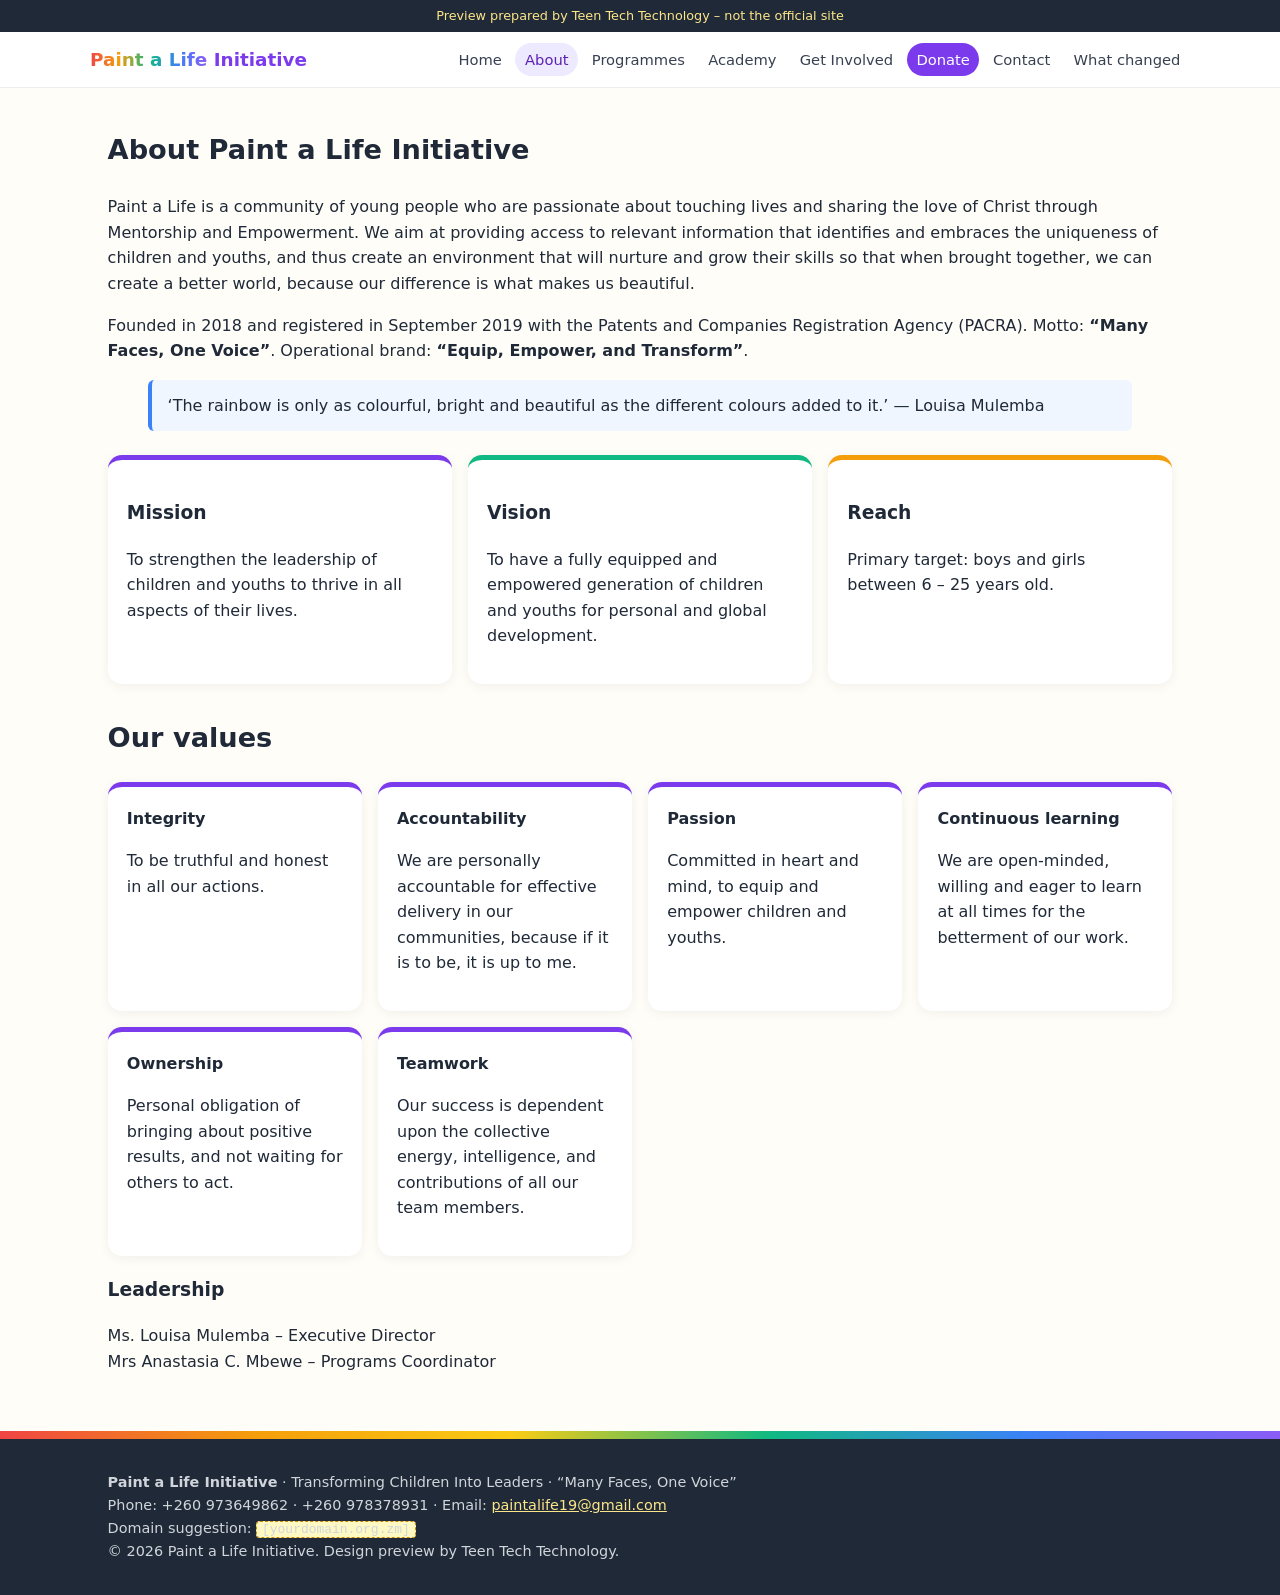
==== about.html @ b6926560 "Paint a Life preview" ====
<!doctype html><html lang="en"><head><meta charset="utf-8"><meta name="viewport" content="width=device-width,initial-scale=1"><title>About | Paint a Life Initiative (Preview)</title><meta name="robots" content="noindex"><link rel="stylesheet" href="style.css"></head><body>
<div class="banner">Preview prepared by Teen Tech Technology &ndash; not the official site</div>
<header><div class="wrap top"><a class="logo" href="index.html"><span>Paint a Life</span> Initiative</a><nav><a href="index.html" class="">Home</a><a href="about.html" class="on ">About</a><a href="programmes.html" class="">Programmes</a><a href="academy.html" class="">Academy</a><a href="get-involved.html" class="">Get Involved</a><a href="donate.html" class="don">Donate</a><a href="contact.html" class="">Contact</a><a href="what-changed.html" class="">What changed</a></nav></div></header>
<main><section><div class="wrap"><h2>About Paint a Life Initiative</h2><p>Paint a Life is a community of young people who are passionate about touching lives and sharing the love of Christ through Mentorship and Empowerment. We aim at providing access to relevant information that identifies and embraces the uniqueness of children and youths, and thus create an environment that will nurture and grow their skills so that when brought together, we can create a better world, because our difference is what makes us beautiful.</p><p>Founded in 2018 and registered in September 2019 with the Patents and Companies Registration Agency (PACRA). Motto: <b>&ldquo;Many Faces, One Voice&rdquo;</b>. Operational brand: <b>&ldquo;Equip, Empower, and Transform&rdquo;</b>.</p>
<blockquote class="note">&lsquo;The rainbow is only as colourful, bright and beautiful as the different colours added to it.&rsquo; &mdash; Louisa Mulemba</blockquote>
<div class="grid" style="margin-top:1.5rem"><div class="card"><h3>Mission</h3><p>To strengthen the leadership of children and youths to thrive in all aspects of their lives.</p></div><div class="card" style="--c:#10b981"><h3>Vision</h3><p>To have a fully equipped and empowered generation of children and youths for personal and global development.</p></div><div class="card" style="--c:#f59e0b"><h3>Reach</h3><p>Primary target: boys and girls between 6 &ndash; 25 years old.</p></div></div>
<h2 style="margin-top:2rem">Our values</h2><div class="grid">
<div class="card"><b>Integrity</b><p>To be truthful and honest in all our actions.</p></div><div class="card"><b>Accountability</b><p>We are personally accountable for effective delivery in our communities, because if it is to be, it is up to me.</p></div><div class="card"><b>Passion</b><p>Committed in heart and mind, to equip and empower children and youths.</p></div><div class="card"><b>Continuous learning</b><p>We are open-minded, willing and eager to learn at all times for the betterment of our work.</p></div><div class="card"><b>Ownership</b><p>Personal obligation of bringing about positive results, and not waiting for others to act.</p></div><div class="card"><b>Teamwork</b><p>Our success is dependent upon the collective energy, intelligence, and contributions of all our team members.</p></div></div>
<h3>Leadership</h3><p>Ms. Louisa Mulemba &ndash; Executive Director<br>Mrs Anastasia C. Mbewe &ndash; Programs Coordinator</p></div></section></main><div class="rainbow"></div>
<footer><div class="wrap"><b>Paint a Life Initiative</b> &middot; Transforming Children Into Leaders &middot; &ldquo;Many Faces, One Voice&rdquo;<br>Phone: +260 973649862 &middot; +260 978378931 &middot; Email: <a href="mailto:paintalife19@gmail.com">paintalife19@gmail.com</a><br>Domain suggestion: <span class="ph">[yourdomain.org.zm]</span><br>&copy; <span id="y">2026</span> Paint a Life Initiative. Design preview by Teen Tech Technology.</div></footer><script>document.getElementById("y").textContent=new Date().getFullYear()</script></body></html>
---- style.css ----
*{box-sizing:border-box}html,body{margin:0;overflow-x:hidden}body{font-family:system-ui,-apple-system,Segoe UI,Roboto,sans-serif;color:#1f2937;line-height:1.6;background:#fffdf8}
.banner{background:#1f2937;color:#fde68a;font-size:.8rem;text-align:center;padding:.35rem 1rem}
header{position:sticky;top:0;background:#fff;border-bottom:1px solid #eee;z-index:9}.wrap{max-width:1100px;margin:0 auto;padding:0 1.1rem}
.top{display:flex;align-items:center;justify-content:space-between;flex-wrap:wrap;gap:.5rem;padding:.7rem 0}.logo{font-weight:800;font-size:1.15rem;color:#7c3aed;text-decoration:none}
.logo span{background:linear-gradient(90deg,#ef4444,#f59e0b,#10b981,#3b82f6,#8b5cf6);-webkit-background-clip:text;color:transparent}
nav{display:flex;flex-wrap:wrap;gap:.25rem}nav a{text-decoration:none;color:#374151;padding:.3rem .6rem;border-radius:999px;font-size:.92rem}nav a.on,nav a:hover{background:#ede9fe;color:#5b21b6}
nav a.don{background:#7c3aed;color:#fff}
.hero{background:linear-gradient(135deg,#fef3c7,#fce7f3 40%,#dbeafe);padding:3.5rem 0;position:relative;overflow:hidden}.hero h1{font-size:clamp(2rem,6vw,3.4rem);line-height:1.1;margin:.2rem 0}
.rainbow{height:8px;background:linear-gradient(90deg,#ef4444,#f59e0b,#facc15,#10b981,#3b82f6,#8b5cf6)}
.btn{display:inline-block;background:#7c3aed;color:#fff;padding:.7rem 1.2rem;border-radius:10px;text-decoration:none;font-weight:600;margin:.3rem .3rem 0 0;border:0;font-size:1rem;cursor:pointer}.btn.alt{background:#fff;color:#7c3aed;border:2px solid #7c3aed}
section{padding:2.5rem 0}.grid{display:grid;gap:1rem;grid-template-columns:repeat(auto-fit,minmax(240px,1fr))}
.card{background:#fff;border-radius:14px;padding:1.2rem;box-shadow:0 2px 12px rgba(0,0,0,.06);border-top:5px solid var(--c,#7c3aed)}
.ph{background:#fef9c3;border:1px dashed #ca8a04;padding:0 .3rem;border-radius:4px;font-family:monospace;font-size:.9em;word-break:break-word}
.note{background:#eff6ff;border-left:4px solid #3b82f6;padding:.8rem 1rem;border-radius:6px}
form label{display:block;font-weight:600;margin-top:.8rem}input,select,textarea{width:100%;padding:.6rem;border:1px solid #d1d5db;border-radius:8px;font:inherit}
table{width:100%;border-collapse:collapse}td,th{border:1px solid #e5e7eb;padding:.5rem;text-align:left;vertical-align:top}
.tablewrap{overflow-x:auto}footer{background:#1f2937;color:#d1d5db;padding:2rem 0;font-size:.9rem}footer a{color:#fde68a}
.dots{position:absolute;right:-40px;top:-40px;width:220px;height:220px;border-radius:50%;background:radial-gradient(circle,#f59e0b55,transparent 70%)}
h2{font-size:1.7rem;margin-top:0}
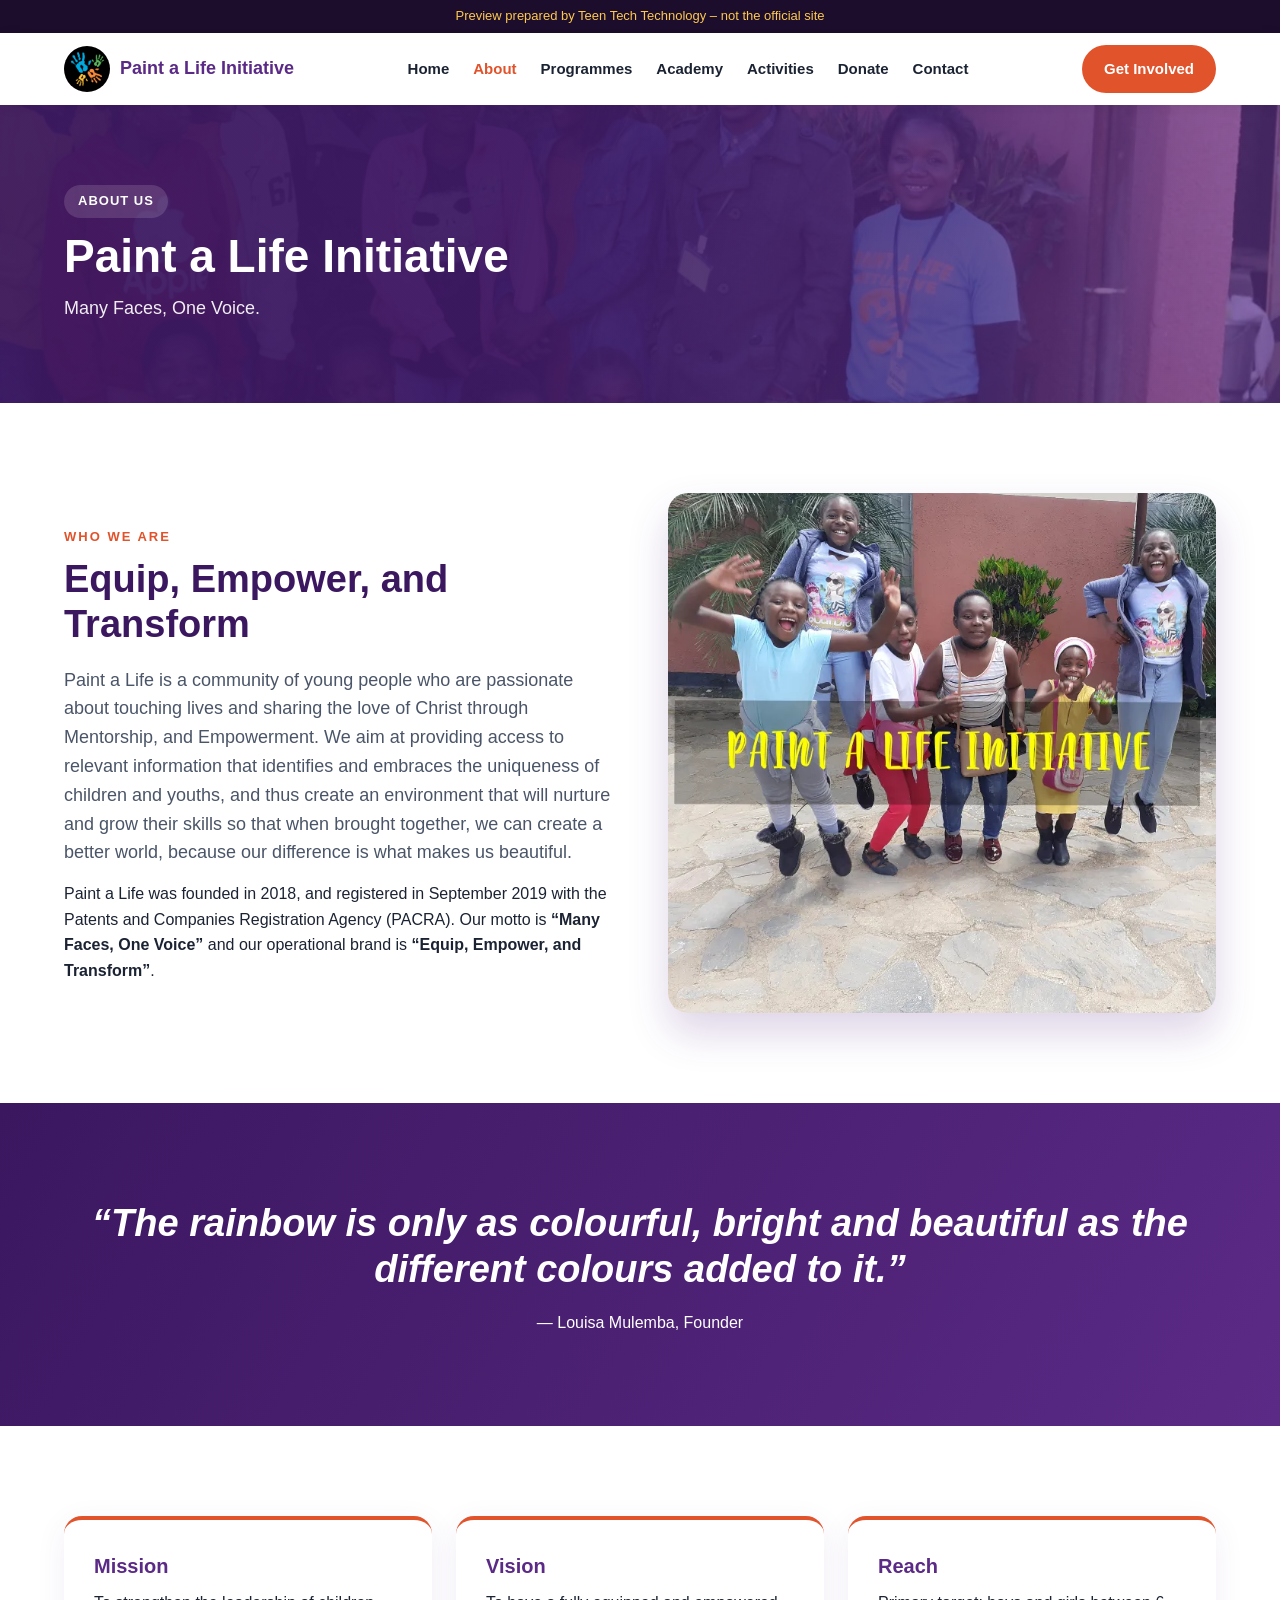
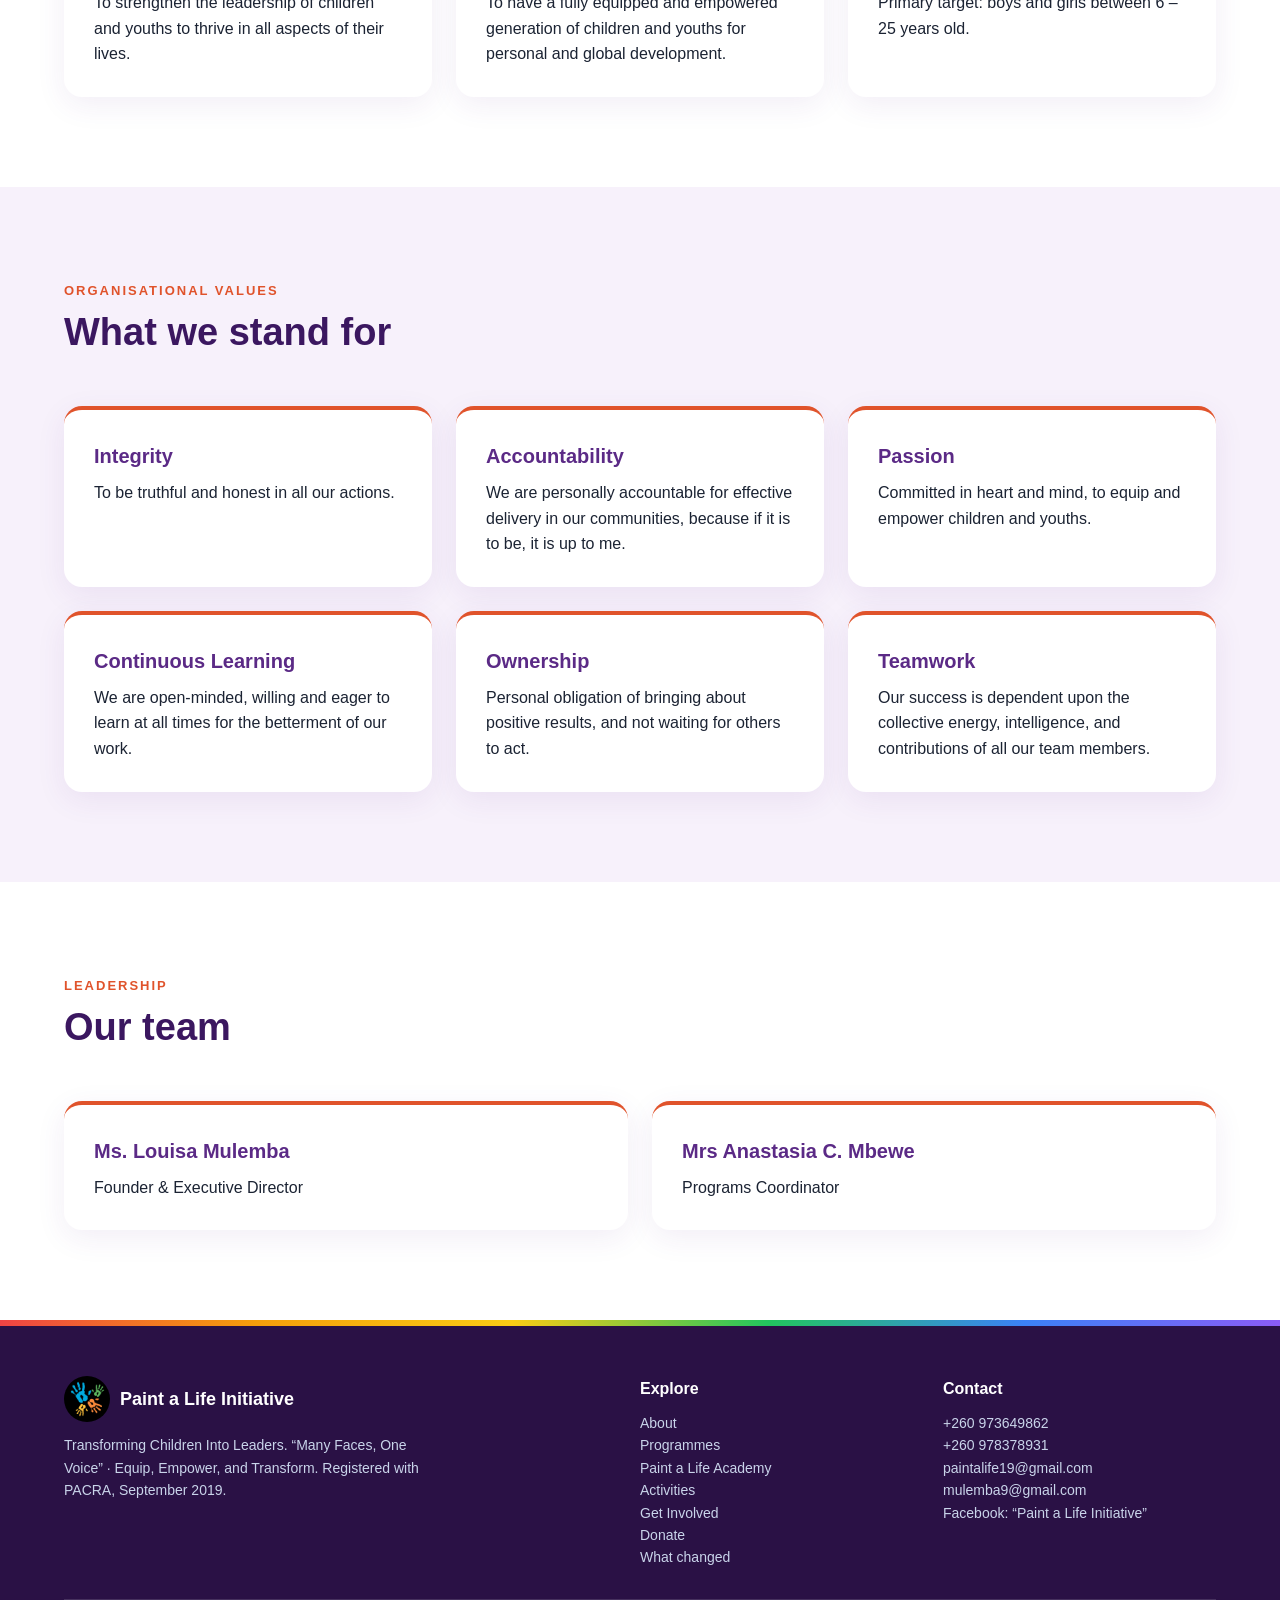
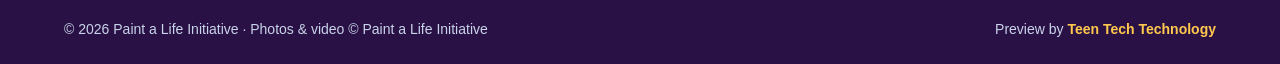
==== commit 9e1374f4: "Rebuild preview in CYA style with Paint a Life's own photos" ====
--- a/about.html
+++ b/about.html
@@ -1,10 +1,34 @@
-<!doctype html><html lang="en"><head><meta charset="utf-8"><meta name="viewport" content="width=device-width,initial-scale=1"><title>About | Paint a Life Initiative (Preview)</title><meta name="robots" content="noindex"><link rel="stylesheet" href="style.css"></head><body>
-<div class="banner">Preview prepared by Teen Tech Technology &ndash; not the official site</div>
-<header><div class="wrap top"><a class="logo" href="index.html"><span>Paint a Life</span> Initiative</a><nav><a href="index.html" class="">Home</a><a href="about.html" class="on ">About</a><a href="programmes.html" class="">Programmes</a><a href="academy.html" class="">Academy</a><a href="get-involved.html" class="">Get Involved</a><a href="donate.html" class="don">Donate</a><a href="contact.html" class="">Contact</a><a href="what-changed.html" class="">What changed</a></nav></div></header>
-<main><section><div class="wrap"><h2>About Paint a Life Initiative</h2><p>Paint a Life is a community of young people who are passionate about touching lives and sharing the love of Christ through Mentorship and Empowerment. We aim at providing access to relevant information that identifies and embraces the uniqueness of children and youths, and thus create an environment that will nurture and grow their skills so that when brought together, we can create a better world, because our difference is what makes us beautiful.</p><p>Founded in 2018 and registered in September 2019 with the Patents and Companies Registration Agency (PACRA). Motto: <b>&ldquo;Many Faces, One Voice&rdquo;</b>. Operational brand: <b>&ldquo;Equip, Empower, and Transform&rdquo;</b>.</p>
-<blockquote class="note">&lsquo;The rainbow is only as colourful, bright and beautiful as the different colours added to it.&rsquo; &mdash; Louisa Mulemba</blockquote>
-<div class="grid" style="margin-top:1.5rem"><div class="card"><h3>Mission</h3><p>To strengthen the leadership of children and youths to thrive in all aspects of their lives.</p></div><div class="card" style="--c:#10b981"><h3>Vision</h3><p>To have a fully equipped and empowered generation of children and youths for personal and global development.</p></div><div class="card" style="--c:#f59e0b"><h3>Reach</h3><p>Primary target: boys and girls between 6 &ndash; 25 years old.</p></div></div>
-<h2 style="margin-top:2rem">Our values</h2><div class="grid">
-<div class="card"><b>Integrity</b><p>To be truthful and honest in all our actions.</p></div><div class="card"><b>Accountability</b><p>We are personally accountable for effective delivery in our communities, because if it is to be, it is up to me.</p></div><div class="card"><b>Passion</b><p>Committed in heart and mind, to equip and empower children and youths.</p></div><div class="card"><b>Continuous learning</b><p>We are open-minded, willing and eager to learn at all times for the betterment of our work.</p></div><div class="card"><b>Ownership</b><p>Personal obligation of bringing about positive results, and not waiting for others to act.</p></div><div class="card"><b>Teamwork</b><p>Our success is dependent upon the collective energy, intelligence, and contributions of all our team members.</p></div></div>
-<h3>Leadership</h3><p>Ms. Louisa Mulemba &ndash; Executive Director<br>Mrs Anastasia C. Mbewe &ndash; Programs Coordinator</p></div></section></main><div class="rainbow"></div>
-<footer><div class="wrap"><b>Paint a Life Initiative</b> &middot; Transforming Children Into Leaders &middot; &ldquo;Many Faces, One Voice&rdquo;<br>Phone: +260 973649862 &middot; +260 978378931 &middot; Email: <a href="mailto:paintalife19@gmail.com">paintalife19@gmail.com</a><br>Domain suggestion: <span class="ph">[yourdomain.org.zm]</span><br>&copy; <span id="y">2026</span> Paint a Life Initiative. Design preview by Teen Tech Technology.</div></footer><script>document.getElementById("y").textContent=new Date().getFullYear()</script></body></html>+<!doctype html>
+<html lang="en"><head><meta charset="utf-8"><meta name="viewport" content="width=device-width,initial-scale=1">
+<title>About | Paint a Life Initiative (Preview)</title><meta name="description" content="Paint a Life Initiative – Transforming Children Into Leaders. Lusaka, Zambia."><meta name="robots" content="noindex,nofollow">
+<meta name="theme-color" content="#5b2a86"><link rel="icon" type="image/png" href="img/logo.png"><link rel="stylesheet" href="style.css"></head><body>
+<div class="pbar">Preview prepared by Teen Tech Technology &ndash; not the official site</div>
+<nav><div class="w"><a class="brand" href="index.html"><img src="img/logo.png" alt="Paint a Life logo">Paint a Life Initiative</a>
+<ul><li><a href="index.html" class="">Home</a></li>
+<li><a href="about.html" class="on">About</a></li>
+<li><a href="programmes.html" class="">Programmes</a></li>
+<li><a href="academy.html" class="">Academy</a></li>
+<li><a href="activities.html" class="">Activities</a></li>
+<li><a href="donate.html" class="">Donate</a></li>
+<li><a href="contact.html" class="">Contact</a></li></ul><a class="btn bc" href="get-involved.html" style="padding:10px 20px">Get Involved</a><button class="menu" aria-label="Menu" aria-expanded="false">&#9776;</button></div></nav>
+<main><header class="ph" style="--img:url(img/sem2.webp)"><div class="w"><span class="tag">About Us</span><h1>Paint a Life Initiative</h1><p>Many Faces, One Voice.</p></div></header>
+<section><div class="w two"><div><span class="k">Who we are</span><h2>Equip, Empower, and Transform</h2>
+<p class="lead">Paint a Life is a community of young people who are passionate about touching lives and sharing the love of Christ through Mentorship, and Empowerment. We aim at providing access to relevant information that identifies and embraces the uniqueness of children and youths, and thus create an environment that will nurture and grow their skills so that when brought together, we can create a better world, because our difference is what makes us beautiful.</p>
+<p style="margin-top:14px">Paint a Life was founded in 2018, and registered in September 2019 with the Patents and Companies Registration Agency (PACRA). Our motto is <b>&ldquo;Many Faces, One Voice&rdquo;</b> and our operational brand is <b>&ldquo;Equip, Empower, and Transform&rdquo;</b>.</p></div>
+<img src="img/hero.webp" alt="Children with Paint a Life Initiative" style="max-height:520px;object-fit:cover;width:100%"></div></section>
+<section class="up"><div class="w cta"><h2 style="font-style:italic">&ldquo;The rainbow is only as colourful, bright and beautiful as the different colours added to it.&rdquo;</h2><p>&mdash; Louisa Mulemba, Founder</p></div></section>
+<section><div class="w"><div class="mvv" style="margin-top:0"><div class="card"><h3>Mission</h3><p>To strengthen the leadership of children and youths to thrive in all aspects of their lives.</p></div>
+<div class="card"><h3>Vision</h3><p>To have a fully equipped and empowered generation of children and youths for personal and global development.</p></div>
+<div class="card"><h3>Reach</h3><p>Primary target: boys and girls between 6 &ndash; 25 years old.</p></div></div></div></section>
+<section class="alt"><div class="w"><span class="k">Organisational Values</span><h2>What we stand for</h2><div class="mvv">
+<div class="card"><h3>Integrity</h3><p>To be truthful and honest in all our actions.</p></div><div class="card"><h3>Accountability</h3><p>We are personally accountable for effective delivery in our communities, because if it is to be, it is up to me.</p></div>
+<div class="card"><h3>Passion</h3><p>Committed in heart and mind, to equip and empower children and youths.</p></div><div class="card"><h3>Continuous Learning</h3><p>We are open-minded, willing and eager to learn at all times for the betterment of our work.</p></div>
+<div class="card"><h3>Ownership</h3><p>Personal obligation of bringing about positive results, and not waiting for others to act.</p></div><div class="card"><h3>Teamwork</h3><p>Our success is dependent upon the collective energy, intelligence, and contributions of all our team members.</p></div></div></div></section>
+<section><div class="w"><span class="k">Leadership</span><h2>Our team</h2><div class="mvv" style="grid-template-columns:1fr 1fr">
+<div class="card"><h3>Ms. Louisa Mulemba</h3><p>Founder &amp; Executive Director</p></div><div class="card"><h3>Mrs Anastasia C. Mbewe</h3><p>Programs Coordinator</p></div></div></div></section></main><div class="rb"></div>
+<footer><div class="w"><div class="fg"><div><a class="brand" href="index.html" style="color:#fff"><img src="img/logo.png" alt="">Paint a Life Initiative</a>
+<p style="margin-top:12px;font-size:14px;max-width:380px">Transforming Children Into Leaders. &ldquo;Many Faces, One Voice&rdquo; &middot; Equip, Empower, and Transform. Registered with PACRA, September 2019.</p></div>
+<div><h4>Explore</h4><a href="about.html">About</a><a href="programmes.html">Programmes</a><a href="academy.html">Paint a Life Academy</a><a href="activities.html">Activities</a><a href="get-involved.html">Get Involved</a><a href="donate.html">Donate</a><a href="what-changed.html">What changed</a></div>
+<div><h4>Contact</h4><a href="tel:+260973649862">+260 973649862</a><a href="tel:+260978378931">+260 978378931</a><a href="mailto:paintalife19@gmail.com">paintalife19@gmail.com</a><a href="mailto:mulemba9@gmail.com">mulemba9@gmail.com</a><a>Facebook: &ldquo;Paint a Life Initiative&rdquo;</a></div></div>
+<div class="cr"><span>&copy; <span id="yr">2026</span> Paint a Life Initiative &middot; Photos &amp; video &copy; Paint a Life Initiative</span><span>Preview by <strong>Teen Tech Technology</strong></span></div></div></footer>
+<script src="site.js"></script></body></html>
--- a/style.css
+++ b/style.css
@@ -1,19 +1,887 @@
-*{box-sizing:border-box}html,body{margin:0;overflow-x:hidden}body{font-family:system-ui,-apple-system,Segoe UI,Roboto,sans-serif;color:#1f2937;line-height:1.6;background:#fffdf8}
-.banner{background:#1f2937;color:#fde68a;font-size:.8rem;text-align:center;padding:.35rem 1rem}
-header{position:sticky;top:0;background:#fff;border-bottom:1px solid #eee;z-index:9}.wrap{max-width:1100px;margin:0 auto;padding:0 1.1rem}
-.top{display:flex;align-items:center;justify-content:space-between;flex-wrap:wrap;gap:.5rem;padding:.7rem 0}.logo{font-weight:800;font-size:1.15rem;color:#7c3aed;text-decoration:none}
-.logo span{background:linear-gradient(90deg,#ef4444,#f59e0b,#10b981,#3b82f6,#8b5cf6);-webkit-background-clip:text;color:transparent}
-nav{display:flex;flex-wrap:wrap;gap:.25rem}nav a{text-decoration:none;color:#374151;padding:.3rem .6rem;border-radius:999px;font-size:.92rem}nav a.on,nav a:hover{background:#ede9fe;color:#5b21b6}
-nav a.don{background:#7c3aed;color:#fff}
-.hero{background:linear-gradient(135deg,#fef3c7,#fce7f3 40%,#dbeafe);padding:3.5rem 0;position:relative;overflow:hidden}.hero h1{font-size:clamp(2rem,6vw,3.4rem);line-height:1.1;margin:.2rem 0}
-.rainbow{height:8px;background:linear-gradient(90deg,#ef4444,#f59e0b,#facc15,#10b981,#3b82f6,#8b5cf6)}
-.btn{display:inline-block;background:#7c3aed;color:#fff;padding:.7rem 1.2rem;border-radius:10px;text-decoration:none;font-weight:600;margin:.3rem .3rem 0 0;border:0;font-size:1rem;cursor:pointer}.btn.alt{background:#fff;color:#7c3aed;border:2px solid #7c3aed}
-section{padding:2.5rem 0}.grid{display:grid;gap:1rem;grid-template-columns:repeat(auto-fit,minmax(240px,1fr))}
-.card{background:#fff;border-radius:14px;padding:1.2rem;box-shadow:0 2px 12px rgba(0,0,0,.06);border-top:5px solid var(--c,#7c3aed)}
-.ph{background:#fef9c3;border:1px dashed #ca8a04;padding:0 .3rem;border-radius:4px;font-family:monospace;font-size:.9em;word-break:break-word}
-.note{background:#eff6ff;border-left:4px solid #3b82f6;padding:.8rem 1rem;border-radius:6px}
-form label{display:block;font-weight:600;margin-top:.8rem}input,select,textarea{width:100%;padding:.6rem;border:1px solid #d1d5db;border-radius:8px;font:inherit}
-table{width:100%;border-collapse:collapse}td,th{border:1px solid #e5e7eb;padding:.5rem;text-align:left;vertical-align:top}
-.tablewrap{overflow-x:auto}footer{background:#1f2937;color:#d1d5db;padding:2rem 0;font-size:.9rem}footer a{color:#fde68a}
-.dots{position:absolute;right:-40px;top:-40px;width:220px;height:220px;border-radius:50%;background:radial-gradient(circle,#f59e0b55,transparent 70%)}
-h2{font-size:1.7rem;margin-top:0}+/* =========================================================
+   Paint a Life Initiative (preview) - website styles
+   ---------------------------------------------------------
+   One file styles every page. Sections below:
+     1. Colours & base
+     2. Navigation (top menu bar)
+     3. Buttons
+     4. Hero (home page banner)
+     5. Page header (banner on the other pages)
+     6. Sections, headings & text
+     7. Cards (mission / vision / values)
+     8. Thematic focus areas
+     9. Stats, impact & photo gallery
+    10. Partners
+    11. Upcoming events
+    12. Contact & forms
+    13. Footer
+    14. Photo viewer (lightbox)
+    15. Responsive / mobile (screens 900px wide or less)
+   ========================================================= */
+
+
+/* ---------- 1. Colours & base ---------- */
+
+/* Reset: no default spacing, sizes include padding and border */
+* {
+  box-sizing: border-box;
+  margin: 0;
+  padding: 0;
+}
+
+/* Site colours. Change a colour here and it changes everywhere.
+   --b  = main blue        --bd = dark blue
+   --c  = copper / orange  --l  = light blue background
+   --t  = text colour */
+:root {
+  --b: #5b2a86;
+  --bd: #3b1760;
+  --c: #e0532b;
+  --l: #f7f1fb;
+  --t: #1b2333;
+}
+
+body {
+  font-family: "Segoe UI", Roboto, Arial, sans-serif;
+  color: var(--t);
+  line-height: 1.6;
+  background: #fff;
+}
+
+img {
+  max-width: 100%;
+  display: block;
+}
+
+/* .w = "wrapper": centres the content and limits its width */
+.w {
+  max-width: 1200px;
+  margin: 0 auto;
+  padding: 0 24px;
+}
+
+
+/* ---------- 2. Navigation (top menu bar) ---------- */
+
+nav {
+  position: sticky;
+  top: 0;
+  background: #fff;
+  box-shadow: 0 2px 12px #0001;
+  z-index: 9;
+}
+
+nav .w {
+  display: flex;
+  align-items: center;
+  justify-content: space-between;
+  height: 72px;
+}
+
+/* Logo + "Chingola Youth Association" name */
+.brand {
+  display: flex;
+  align-items: center;
+  gap: 10px;
+  font-weight: 800;
+  color: var(--b);
+  font-size: 18px;
+  text-decoration: none;
+}
+
+.brand img {
+  width: 46px;
+  height: 46px;
+  border-radius: 50%;
+}
+
+/* Menu links */
+nav ul {
+  display: flex;
+  gap: 24px;
+  list-style: none;
+  font-weight: 600;
+  font-size: 15px;
+}
+
+nav ul a {
+  color: var(--t);
+  text-decoration: none;
+}
+
+/* The link of the page you are on (class="on") */
+nav ul a.on {
+  color: var(--c);
+}
+
+/* The ☰ menu button (only shown on phones, see section 15) */
+.menu {
+  display: none;
+  font-size: 26px;
+  color: var(--b);
+  background: none;
+  border: 0;
+  cursor: pointer;
+}
+
+
+/* ---------- 3. Buttons ---------- */
+
+.btn {
+  display: inline-block;
+  padding: 13px 26px;
+  border-radius: 40px;
+  font-weight: 700;
+  text-decoration: none;
+  font-size: 15px;
+  border: 2px solid transparent;
+}
+
+/* bc = copper button, bo = white outline button, bb = blue button */
+.bc {
+  background: var(--c);
+  color: #fff;
+}
+
+.bo {
+  border-color: #fff;
+  color: #fff;
+}
+
+.bb {
+  background: var(--b);
+  color: #fff;
+}
+
+button.btn {
+  cursor: pointer;
+  font-family: inherit;
+}
+
+
+/* ---------- 4. Hero (home page banner) ---------- */
+
+/* The background photo is img/hero.webp */
+.hero {
+  background: linear-gradient(100deg, #3b1760ee 35%, #5b2a8688), url(img/hero.webp) center/cover;
+  color: #fff;
+  padding: 120px 0 130px;
+}
+
+.hero h1 {
+  font-size: 58px;
+  line-height: 1.1;
+  max-width: 760px;
+  margin: 14px 0 20px;
+}
+
+.hero h1 span {
+  color: #ffc94d;
+}
+
+.hero p {
+  max-width: 600px;
+  font-size: 19px;
+  opacity: .92;
+  margin-bottom: 32px;
+}
+
+/* Small rounded label above a heading, e.g. "YOUTH-LED · CHINGOLA, ZAMBIA" */
+.tag {
+  display: inline-block;
+  background: #ffffff22;
+  padding: 6px 14px;
+  border-radius: 30px;
+  font-size: 13px;
+  letter-spacing: 1px;
+  text-transform: uppercase;
+  font-weight: 600;
+}
+
+.hero .btn {
+  margin-right: 12px;
+  margin-bottom: 10px;
+}
+
+
+/* ---------- 5. Page header (banner on the other pages) ---------- */
+
+/* The photo comes from the page itself: style="--img:url(img/....webp)" */
+.ph {
+  background: linear-gradient(100deg, #3b1760f0 40%, #5b2a8699), var(--img) center/cover;
+  color: #fff;
+  padding: 80px 0;
+}
+
+.ph h1 {
+  font-size: 46px;
+  line-height: 1.15;
+  margin: 12px 0;
+}
+
+.ph p {
+  max-width: 640px;
+  font-size: 18px;
+  opacity: .92;
+}
+
+
+/* ---------- 6. Sections, headings & text ---------- */
+
+section {
+  padding: 90px 0;
+}
+
+/* Light blue background section */
+.alt {
+  background: var(--l);
+}
+
+/* .k = small copper heading above an h2, e.g. "ABOUT US" */
+.k {
+  color: var(--c);
+  font-weight: 700;
+  letter-spacing: 2px;
+  text-transform: uppercase;
+  font-size: 13px;
+}
+
+h2 {
+  font-size: 38px;
+  color: var(--bd);
+  line-height: 1.2;
+  margin: 8px 0 18px;
+}
+
+/* Bigger intro paragraph */
+.lead {
+  font-size: 18px;
+  max-width: 720px;
+  color: #4a5568;
+}
+
+/* Two columns side by side (text + photo) */
+.two {
+  display: grid;
+  grid-template-columns: 1fr 1fr;
+  gap: 56px;
+  align-items: center;
+}
+
+.two img {
+  border-radius: 20px;
+  box-shadow: 0 20px 40px #5b2a8633;
+}
+
+/* Bullet lists */
+.list {
+  margin: 12px 0 0 20px;
+}
+
+.list li {
+  margin-bottom: 6px;
+}
+
+/* Centred "call to action" box */
+.cta {
+  text-align: center;
+}
+
+.cta .btn {
+  margin: 6px;
+}
+
+
+/* ---------- 7. Cards (mission / vision / values) ---------- */
+
+.mvv {
+  display: grid;
+  grid-template-columns: repeat(3, 1fr);
+  gap: 24px;
+  margin-top: 50px;
+}
+
+.card {
+  background: #fff;
+  border-radius: 18px;
+  padding: 30px;
+  box-shadow: 0 8px 30px #5b2a8614;
+  border-top: 4px solid var(--c);
+}
+
+.card h3 {
+  color: var(--b);
+  margin-bottom: 8px;
+  font-size: 20px;
+}
+
+/* Core values "pills" */
+.vals {
+  display: flex;
+  flex-wrap: wrap;
+  gap: 8px;
+}
+
+.vals span {
+  background: var(--l);
+  color: var(--b);
+  padding: 5px 12px;
+  border-radius: 20px;
+  font-size: 14px;
+  font-weight: 600;
+}
+
+
+/* ---------- 8. Thematic focus areas ---------- */
+
+.focus {
+  display: grid;
+  grid-template-columns: repeat(5, 1fr);
+  gap: 18px;
+  margin-top: 40px;
+}
+
+.f {
+  background: #fff;
+  border-radius: 18px;
+  overflow: hidden;
+  box-shadow: 0 8px 24px #5b2a8614;
+}
+
+.f img {
+  height: 150px;
+  width: 100%;
+  object-fit: cover;
+}
+
+.f div {
+  padding: 18px;
+}
+
+/* The number (01, 02, ...) */
+.f b {
+  display: block;
+  color: var(--c);
+  font-size: 13px;
+}
+
+.f h3 {
+  font-size: 17px;
+  color: var(--bd);
+  line-height: 1.3;
+}
+
+
+/* ---------- 9. Stats, impact & photo gallery ---------- */
+
+/* The four blue number boxes (200+, 300+, ...) */
+.stats {
+  display: grid;
+  grid-template-columns: repeat(4, 1fr);
+  gap: 20px;
+  margin: 40px 0;
+}
+
+.st {
+  background: var(--b);
+  color: #fff;
+  border-radius: 18px;
+  padding: 26px;
+}
+
+.st strong {
+  font-size: 40px;
+  display: block;
+  color: #ffc94d;
+  line-height: 1.1;
+}
+
+/* Impact / programme items: photo on the left, text on the right */
+.imp {
+  display: grid;
+  grid-template-columns: repeat(2, 1fr);
+  gap: 26px;
+}
+
+.im {
+  display: flex;
+  gap: 20px;
+  background: #fff;
+  border-radius: 18px;
+  padding: 18px;
+  box-shadow: 0 8px 24px #5b2a8614;
+}
+
+.im img {
+  width: 190px;
+  height: 150px;
+  object-fit: cover;
+  border-radius: 12px;
+  flex-shrink: 0;
+}
+
+.im h3 {
+  color: var(--bd);
+  font-size: 18px;
+  margin-bottom: 6px;
+}
+
+.im p {
+  font-size: 15px;
+  color: #4a5568;
+}
+
+/* Photo gallery grid (Impact page) */
+.gal {
+  display: grid;
+  grid-template-columns: repeat(3, 1fr);
+  gap: 16px;
+  margin-top: 30px;
+}
+
+.gal img {
+  border-radius: 14px;
+  height: 220px;
+  width: 100%;
+  object-fit: cover;
+}
+
+
+/* ---------- 10. Partners ---------- */
+
+.parts {
+  display: grid;
+  grid-template-columns: repeat(4, 1fr);
+  gap: 20px;
+  margin-top: 40px;
+}
+
+/* One partner card */
+.p {
+  background: #fff;
+  border-radius: 18px;
+  overflow: hidden;
+  box-shadow: 0 8px 24px #5b2a8614;
+  text-align: center;
+}
+
+.p img {
+  height: 170px;
+  width: 100%;
+  object-fit: cover;
+}
+
+.p h3 {
+  padding: 16px 10px 4px;
+  color: var(--b);
+}
+
+.p small {
+  display: block;
+  padding: 0 12px 18px;
+  color: #667;
+}
+
+
+/* ---------- 11. Upcoming events ---------- */
+
+/* Dark blue section */
+.up {
+  background: linear-gradient(120deg, var(--bd), var(--b));
+  color: #fff;
+}
+
+.up h2 {
+  color: #fff;
+}
+
+.ups {
+  display: grid;
+  grid-template-columns: 1fr 1fr;
+  gap: 26px;
+  margin-top: 36px;
+}
+
+/* One event box */
+.u {
+  background: #ffffff14;
+  border: 1px solid #ffffff33;
+  border-radius: 18px;
+  padding: 30px;
+}
+
+/* "Dates to be confirmed" label */
+.u .d {
+  background: var(--c);
+  display: inline-block;
+  padding: 4px 12px;
+  border-radius: 20px;
+  font-size: 13px;
+  font-weight: 700;
+  margin-bottom: 12px;
+}
+
+.u h3 {
+  font-size: 24px;
+  margin-bottom: 6px;
+}
+
+
+/* ---------- 12. Contact & forms ---------- */
+
+/* Contact details on the left, form on the right */
+.ct {
+  display: grid;
+  grid-template-columns: 1fr 1.2fr;
+  gap: 40px;
+}
+
+.ci p {
+  margin-bottom: 16px;
+  font-size: 16px;
+}
+
+.ci b {
+  color: var(--b);
+  display: block;
+}
+
+/* Social media "pills" */
+.soc span {
+  display: inline-block;
+  background: var(--l);
+  color: var(--b);
+  padding: 6px 12px;
+  border-radius: 20px;
+  margin: 0 6px 6px 0;
+  font-size: 13px;
+  font-weight: 600;
+}
+
+/* The white form box (.cf = contact form, .form = registration form) */
+.cf,
+.form {
+  background: #fff;
+  border-radius: 20px;
+  padding: 32px;
+  box-shadow: 0 10px 40px #5b2a861a;
+}
+
+label {
+  display: block;
+  font-weight: 600;
+  font-size: 14px;
+  margin: 14px 0 6px;
+}
+
+input,
+select,
+textarea {
+  width: 100%;
+  padding: 12px 14px;
+  border: 1.5px solid #ddd2e8;
+  border-radius: 10px;
+  font: inherit;
+  font-size: 15px;
+}
+
+/* Two form fields side by side */
+.row {
+  display: grid;
+  grid-template-columns: 1fr 1fr;
+  gap: 16px;
+}
+
+/* Small note box under a form */
+.note {
+  background: #fff7ee;
+  border-left: 4px solid var(--c);
+  padding: 12px 16px;
+  border-radius: 8px;
+  font-size: 14px;
+  margin-top: 16px;
+}
+
+/* Message shown after sending a form (added by site.js):
+   .ok = green "Thank you", .err = red "Sorry, it could not send" */
+.fmsg {
+  margin-top: 12px;
+  font-weight: 600;
+  font-size: 15px;
+}
+
+.fmsg.ok {
+  color: #137a3a;
+}
+
+.fmsg.err {
+  color: #b3261e;
+}
+
+.fmsg a {
+  text-decoration: underline;
+}
+
+/* "QR check-in (planned)" box on the Register page */
+.qr {
+  display: flex;
+  gap: 18px;
+  align-items: center;
+  background: var(--l);
+  border-radius: 14px;
+  padding: 18px;
+  margin-top: 22px;
+}
+
+/* Checkered square that stands in for a QR code */
+.qr .box {
+  width: 90px;
+  height: 90px;
+  flex-shrink: 0;
+  background: repeating-conic-gradient(var(--bd) 0 25%, #fff 0 50%) 0 0/18px 18px;
+  border: 6px solid #fff;
+  outline: 2px solid var(--bd);
+}
+
+
+/* ---------- 13. Footer ---------- */
+
+footer {
+  background: #2a1145;
+  color: #c9d4ea;
+  padding: 50px 0 24px;
+}
+
+/* Footer columns */
+.fg {
+  display: grid;
+  grid-template-columns: 2fr 1fr 1fr;
+  gap: 30px;
+}
+
+footer h4 {
+  color: #fff;
+  margin-bottom: 10px;
+}
+
+footer a {
+  color: #c9d4ea;
+  display: block;
+  text-decoration: none;
+  font-size: 14px;
+}
+
+/* Bottom line: "© Chingola Youth Association" + "Website by ..." */
+.cr {
+  border-top: 1px solid #ffffff22;
+  margin-top: 30px;
+  padding-top: 18px;
+  display: flex;
+  justify-content: space-between;
+  font-size: 14px;
+  flex-wrap: wrap;
+  gap: 8px;
+}
+
+.cr strong {
+  color: #ffc94d;
+}
+
+
+/* ---------- 14. Photo viewer (lightbox) ---------- */
+
+/* Photos you can click (site.js adds the "zoom" class) */
+img.zoom {
+  cursor: zoom-in;
+  transition: transform .25s, filter .25s;
+}
+
+img.zoom:hover {
+  filter: brightness(1.08);
+}
+
+/* The dark full-screen viewer. Hidden until site.js adds the "on" class */
+.lb {
+  position: fixed;
+  inset: 0;
+  background: #000d;
+  display: none;
+  align-items: center;
+  justify-content: center;
+  z-index: 999;
+  padding: 20px;
+}
+
+.lb.on {
+  display: flex;
+}
+
+/* The big photo */
+.lb img {
+  max-width: 92vw;
+  max-height: 86vh;
+  object-fit: contain;
+  border-radius: 10px;
+  box-shadow: 0 10px 40px #000a;
+}
+
+/* Round buttons: close (×), previous (‹), next (›) */
+.lb button {
+  position: absolute;
+  background: #ffffff22;
+  color: #fff;
+  border: 0;
+  font-size: 34px;
+  width: 52px;
+  height: 52px;
+  border-radius: 50%;
+  cursor: pointer;
+  line-height: 1;
+}
+
+.lb button:hover {
+  background: #ffffff44;
+}
+
+/* Close button (top right) */
+.lbx {
+  top: 16px;
+  right: 16px;
+}
+
+/* Previous arrow (left) */
+.lbp {
+  left: 14px;
+  top: 50%;
+  transform: translateY(-50%);
+}
+
+/* Next arrow (right) */
+.lbn {
+  right: 14px;
+  top: 50%;
+  transform: translateY(-50%);
+}
+
+
+/* ---------- 15. Responsive / mobile (screens 900px wide or less) ---------- */
+
+/* Keep this block LAST so it can override the rules above */
+@media (max-width: 900px) {
+
+  /* Navigation: hide the menu links and Register button, show ☰ */
+  nav ul {
+    display: none;
+  }
+
+  nav .btn {
+    display: none;
+  }
+
+  .brand {
+    font-size: 16px;
+  }
+
+  .menu {
+    display: block;
+  }
+
+  /* Menu opened with ☰ (site.js adds the "open" class) */
+  nav ul.open {
+    display: flex;
+    flex-direction: column;
+    position: absolute;
+    top: 72px;
+    left: 0;
+    right: 0;
+    background: #fff;
+    padding: 16px 24px;
+    gap: 14px;
+    box-shadow: 0 10px 20px #0002;
+  }
+
+  /* Smaller banners and headings */
+  .hero {
+    padding: 70px 0 80px;
+  }
+
+  .hero h1 {
+    font-size: 36px;
+  }
+
+  .hero p {
+    font-size: 16px;
+  }
+
+  .ph {
+    padding: 56px 0;
+  }
+
+  .ph h1 {
+    font-size: 32px;
+  }
+
+  section {
+    padding: 60px 0;
+  }
+
+  h2 {
+    font-size: 28px;
+  }
+
+  /* Side-by-side layouts become one column */
+  .two,
+  .mvv,
+  .imp,
+  .ups,
+  .ct,
+  .fg,
+  .row {
+    grid-template-columns: 1fr;
+  }
+
+  /* Grids become two columns */
+  .focus {
+    grid-template-columns: 1fr 1fr;
+  }
+
+  .stats,
+  .parts {
+    grid-template-columns: 1fr 1fr;
+  }
+
+  .gal {
+    grid-template-columns: 1fr 1fr;
+  }
+
+  /* Impact items: photo on top of the text */
+  .im {
+    flex-direction: column;
+  }
+
+  .im img {
+    width: 100%;
+    height: 180px;
+  }
+
+  .st strong {
+    font-size: 30px;
+  }
+}
+
+/* ---------- Paint a Life additions ---------- */
+html,body{overflow-x:hidden}
+.hero{background:linear-gradient(100deg,#3b1760f2 38%,#5b2a8670),url(img/hero.webp) center 45%/cover}
+.pbar{background:#1b0d2b;color:#ffc94d;font-size:13px;text-align:center;padding:6px 12px}
+.rb{height:6px;background:linear-gradient(90deg,#ef4444,#f59e0b,#facc15,#22c55e,#3b82f6,#8b5cf6)}
+.fill{background:#fff4c2;border:1px dashed #c99a00;color:#5a4300;padding:1px 6px;border-radius:5px;font-family:ui-monospace,monospace;font-size:.88em;word-break:break-word}
+.credit{font-size:13px;color:#776;margin-top:10px}
+.brand img{object-fit:cover;background:#000}
+.gal img{height:200px}
+.vid{border-radius:20px;width:100%;max-width:420px;box-shadow:0 20px 40px #5b2a8633;background:#000}
+.tl{display:grid;grid-template-columns:repeat(4,1fr);gap:20px;margin-top:36px}
+.pay{display:grid;grid-template-columns:repeat(3,1fr);gap:24px;margin-top:30px}
+.cmp{width:100%;border-collapse:collapse;margin-top:24px;background:#fff;border-radius:14px;overflow:hidden}
+.cmp td,.cmp th{padding:14px;border-bottom:1px solid #eee;text-align:left;vertical-align:top}.cmp th{background:var(--b);color:#fff}
+.cmp td:first-child{color:#8a2b17}.cmp td:last-child{color:#14632f}
+@media (max-width:900px){.tl,.pay{grid-template-columns:1fr}.cmp td,.cmp th{padding:10px;font-size:14px}.brand{font-size:16px}.gal img{height:150px}}
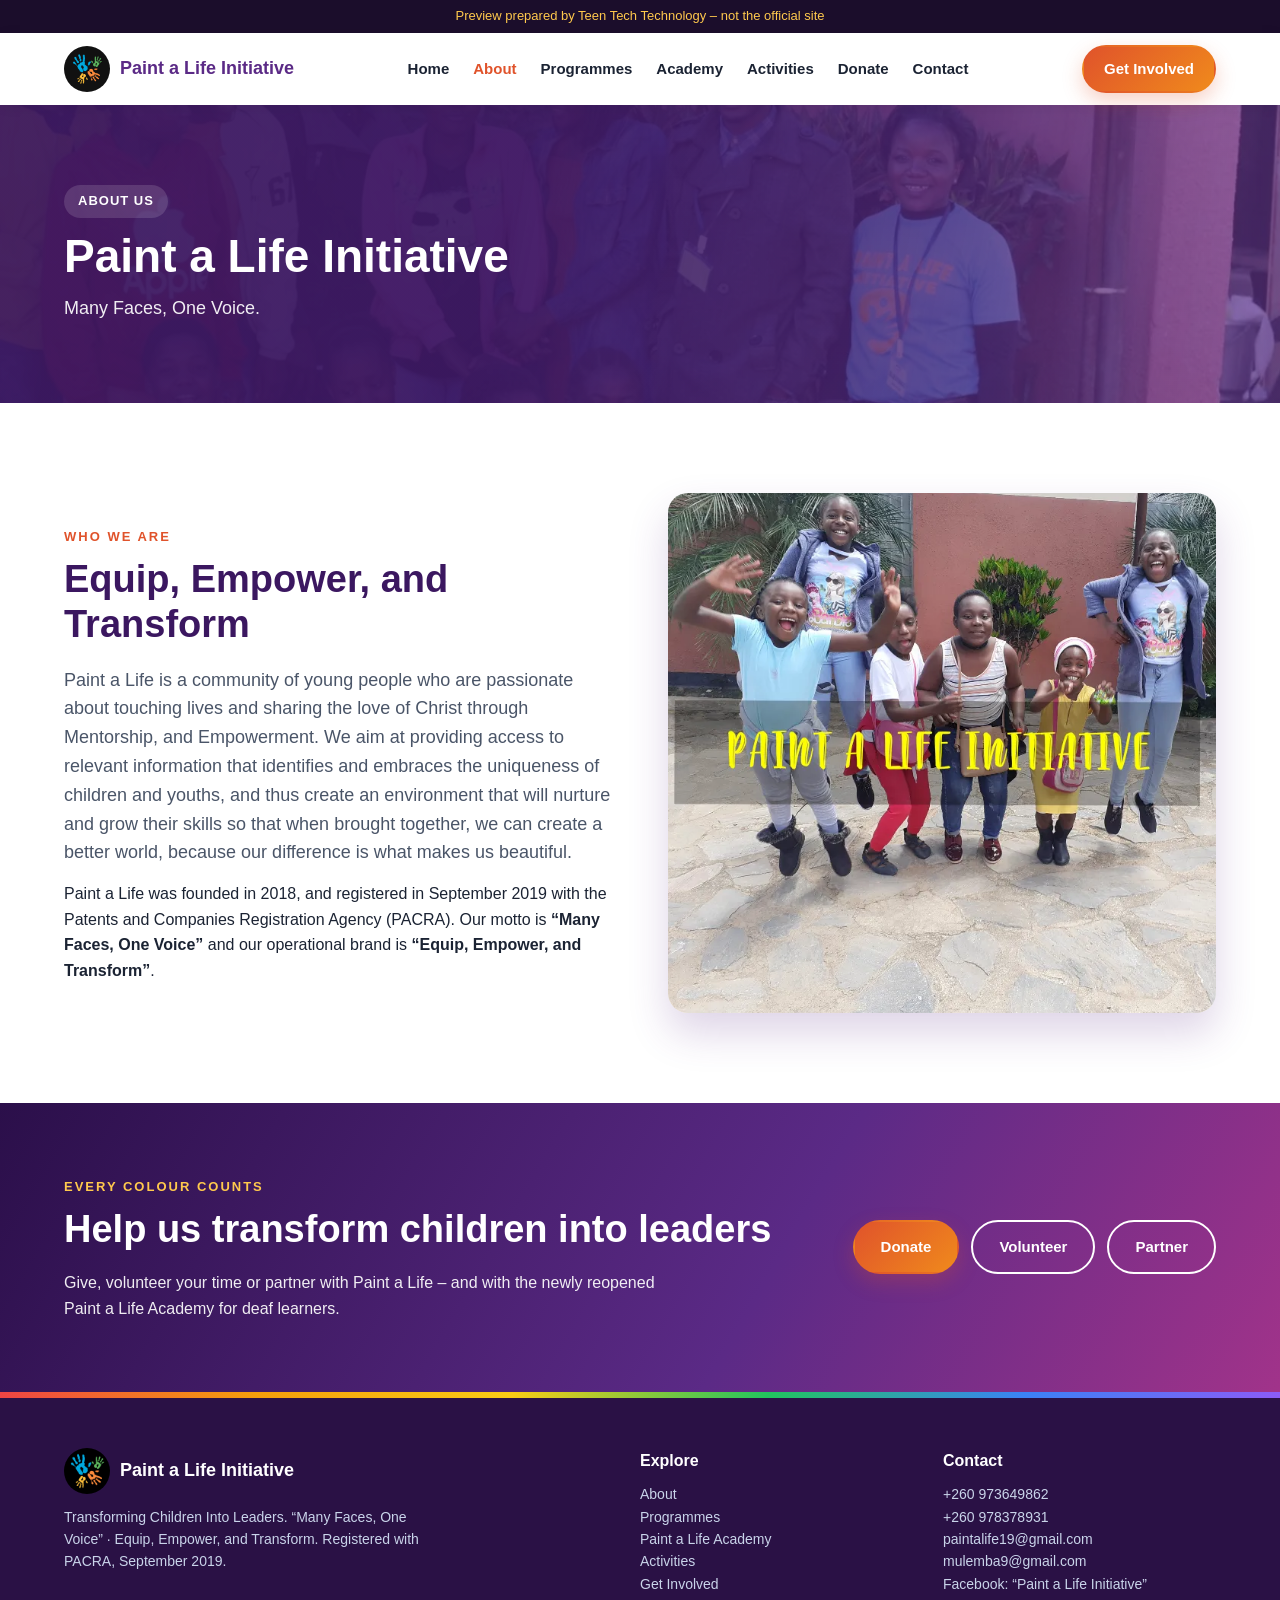
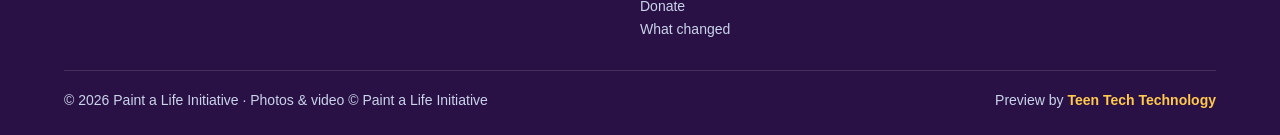
==== commit 7fa7c6ef: "Conversion-focused revision: CTAs, featured Academy cause, demo donation checkout (Lenco-ready)" ====
--- a/about.html
+++ b/about.html
@@ -3,7 +3,7 @@
 <title>About | Paint a Life Initiative (Preview)</title><meta name="description" content="Paint a Life Initiative – Transforming Children Into Leaders. Lusaka, Zambia."><meta name="robots" content="noindex,nofollow">
 <meta name="theme-color" content="#5b2a86"><link rel="icon" type="image/png" href="img/logo.png"><link rel="stylesheet" href="style.css"></head><body>
 <div class="pbar">Preview prepared by Teen Tech Technology &ndash; not the official site</div>
-<nav><div class="w"><a class="brand" href="index.html"><img src="img/logo.png" alt="Paint a Life logo">Paint a Life Initiative</a>
+<nav><div class="w"><a class="brand" href="index.html"><img class="hand" src="img/logo.png" alt="Paint a Life logo">Paint a Life Initiative</a>
 <ul><li><a href="index.html" class="">Home</a></li>
 <li><a href="about.html" class="on">About</a></li>
 <li><a href="programmes.html" class="">Programmes</a></li>
@@ -16,16 +16,9 @@
 <p class="lead">Paint a Life is a community of young people who are passionate about touching lives and sharing the love of Christ through Mentorship, and Empowerment. We aim at providing access to relevant information that identifies and embraces the uniqueness of children and youths, and thus create an environment that will nurture and grow their skills so that when brought together, we can create a better world, because our difference is what makes us beautiful.</p>
 <p style="margin-top:14px">Paint a Life was founded in 2018, and registered in September 2019 with the Patents and Companies Registration Agency (PACRA). Our motto is <b>&ldquo;Many Faces, One Voice&rdquo;</b> and our operational brand is <b>&ldquo;Equip, Empower, and Transform&rdquo;</b>.</p></div>
 <img src="img/hero.webp" alt="Children with Paint a Life Initiative" style="max-height:520px;object-fit:cover;width:100%"></div></section>
-<section class="up"><div class="w cta"><h2 style="font-style:italic">&ldquo;The rainbow is only as colourful, bright and beautiful as the different colours added to it.&rdquo;</h2><p>&mdash; Louisa Mulemba, Founder</p></div></section>
-<section><div class="w"><div class="mvv" style="margin-top:0"><div class="card"><h3>Mission</h3><p>To strengthen the leadership of children and youths to thrive in all aspects of their lives.</p></div>
-<div class="card"><h3>Vision</h3><p>To have a fully equipped and empowered generation of children and youths for personal and global development.</p></div>
-<div class="card"><h3>Reach</h3><p>Primary target: boys and girls between 6 &ndash; 25 years old.</p></div></div></div></section>
-<section class="alt"><div class="w"><span class="k">Organisational Values</span><h2>What we stand for</h2><div class="mvv">
-<div class="card"><h3>Integrity</h3><p>To be truthful and honest in all our actions.</p></div><div class="card"><h3>Accountability</h3><p>We are personally accountable for effective delivery in our communities, because if it is to be, it is up to me.</p></div>
-<div class="card"><h3>Passion</h3><p>Committed in heart and mind, to equip and empower children and youths.</p></div><div class="card"><h3>Continuous Learning</h3><p>We are open-minded, willing and eager to learn at all times for the betterment of our work.</p></div>
-<div class="card"><h3>Ownership</h3><p>Personal obligation of bringing about positive results, and not waiting for others to act.</p></div><div class="card"><h3>Teamwork</h3><p>Our success is dependent upon the collective energy, intelligence, and contributions of all our team members.</p></div></div></div></section>
-<section><div class="w"><span class="k">Leadership</span><h2>Our team</h2><div class="mvv" style="grid-template-columns:1fr 1fr">
-<div class="card"><h3>Ms. Louisa Mulemba</h3><p>Founder &amp; Executive Director</p></div><div class="card"><h3>Mrs Anastasia C. Mbewe</h3><p>Programs Coordinator</p></div></div></div></section></main><div class="rb"></div>
+<section class="final"><div class="w"><div><span class="k" style="color:#ffc94d">Every colour counts</span><h2>Help us transform children into leaders</h2><p>Give, volunteer your time or partner with Paint a Life &ndash; and with the newly reopened Paint a Life Academy for deaf learners.</p></div>
+<div class="acts"><a class="btn bc" href="donate.html">Donate</a><a class="btn bo" href="get-involved.html?i=volunteer">Volunteer</a><a class="btn bo" href="get-involved.html?i=partner">Partner</a></div></div></section>
+<a class="sdon" href="donate.html">&#10084; Donate</a></main><div class="rb"></div>
 <footer><div class="w"><div class="fg"><div><a class="brand" href="index.html" style="color:#fff"><img src="img/logo.png" alt="">Paint a Life Initiative</a>
 <p style="margin-top:12px;font-size:14px;max-width:380px">Transforming Children Into Leaders. &ldquo;Many Faces, One Voice&rdquo; &middot; Equip, Empower, and Transform. Registered with PACRA, September 2019.</p></div>
 <div><h4>Explore</h4><a href="about.html">About</a><a href="programmes.html">Programmes</a><a href="academy.html">Paint a Life Academy</a><a href="activities.html">Activities</a><a href="get-involved.html">Get Involved</a><a href="donate.html">Donate</a><a href="what-changed.html">What changed</a></div>
--- a/style.css
+++ b/style.css
@@ -885,3 +885,56 @@
 .cmp td,.cmp th{padding:14px;border-bottom:1px solid #eee;text-align:left;vertical-align:top}.cmp th{background:var(--b);color:#fff}
 .cmp td:first-child{color:#8a2b17}.cmp td:last-child{color:#14632f}
 @media (max-width:900px){.tl,.pay{grid-template-columns:1fr}.cmp td,.cmp th{padding:10px;font-size:14px}.brand{font-size:16px}.gal img{height:150px}}
+
+/* ---------- v3: conversion & brand ---------- */
+:root{--o:#f08a1c}
+.hero{background:linear-gradient(100deg,#2b0f4af5 30%,#5b2a86b0 65%,#e0532b55),url(img/hero.webp) center 45%/cover;padding:110px 0 120px;position:relative}
+.hero::after{content:"";position:absolute;left:0;right:0;bottom:0;height:8px;background:linear-gradient(90deg,#ef4444,#f59e0b,#facc15,#22c55e,#3b82f6,#8b5cf6)}
+.hero h1{font-size:54px;max-width:860px;letter-spacing:-.5px}.hero h1 span{display:block;margin-top:6px}
+.acts{display:flex;flex-wrap:wrap;gap:12px}.acts .btn{margin:0}.btn.big{padding:16px 32px;font-size:17px}
+.bc{background:linear-gradient(135deg,#e0532b,#f08a1c);box-shadow:0 8px 20px #e0532b44}
+.bo2{border:2px solid var(--b);color:var(--b);background:#fff}
+.brand img.hand{background:#111;padding:3px}
+.cause{background:linear-gradient(180deg,#fff,#fff7ee)}.cimg{border-radius:24px;max-height:480px;width:100%;object-fit:cover;object-position:center 45%;box-shadow:0 20px 50px #5b2a8644}
+.badge{display:inline-block;background:#e0532b;color:#fff;font-weight:700;font-size:12px;letter-spacing:1.5px;text-transform:uppercase;padding:6px 14px;border-radius:20px}
+.ways{display:grid;grid-template-columns:repeat(3,1fr);gap:24px;margin-top:36px}
+.way{background:#fff;border-radius:22px;padding:34px 28px;text-decoration:none;color:var(--t);box-shadow:0 10px 30px #5b2a861a;border-bottom:6px solid var(--c);transition:transform .2s,box-shadow .2s}
+.way:nth-child(2){border-color:#22c55e}.way:nth-child(3){border-color:#3b82f6}.way:hover{transform:translateY(-6px);box-shadow:0 18px 40px #5b2a8630}
+.way .ic{font-size:40px;display:block;margin-bottom:8px}.way h3{font-size:26px;color:var(--bd)}.way p{color:#4a5568;margin:8px 0 16px}.way b{color:var(--c)}
+.story{list-style:none;margin:18px 0 26px;border-left:4px solid var(--c);padding-left:22px}
+.story li{margin-bottom:14px;position:relative}.story li::before{content:"";position:absolute;left:-31px;top:6px;width:14px;height:14px;border-radius:50%;background:var(--b);border:3px solid #fff;box-shadow:0 0 0 2px var(--b)}
+.story b{display:block;color:var(--c);font-size:13px;letter-spacing:1px;text-transform:uppercase}
+.quote{font-size:30px;font-style:italic;max-width:860px;margin:0 auto 10px;line-height:1.35}
+.mosaic{display:grid;grid-template-columns:2fr 1fr 1fr;grid-auto-rows:190px;gap:14px;margin-top:30px}
+.mosaic img{width:100%;height:100%;object-fit:cover;border-radius:16px}.mosaic img:first-child{grid-row:span 2}
+.nudge{display:flex;flex-wrap:wrap;align-items:center;gap:12px;justify-content:center;margin-top:40px;padding-top:26px;border-top:1px dashed #d9c8ea;text-align:center}
+.nudge p{font-weight:700;color:var(--bd);width:100%;font-size:17px}.nudge .btn{margin:0}
+.final{background:linear-gradient(120deg,#2b0f4a,#5b2a86 60%,#a1338a);color:#fff;padding:70px 0}
+.final .w{display:flex;gap:30px;align-items:center;justify-content:space-between;flex-wrap:wrap}.final h2{color:#fff}.final p{max-width:620px;opacity:.92}
+.sdon{display:none}
+/* donate flow */
+.dgrid{display:grid;grid-template-columns:1fr 1.05fr;gap:44px;align-items:start}
+.trust{display:flex;flex-wrap:wrap;gap:8px;margin-top:16px}.trust span{background:var(--l);color:var(--b);font-weight:700;font-size:13px;padding:6px 12px;border-radius:20px}
+.dform{border-top:6px solid var(--c);scroll-margin-top:90px}
+.steps{display:flex;gap:6px;margin-bottom:10px}.steps span{flex:1;text-align:center;font-size:13px;font-weight:700;padding:7px 4px;border-radius:20px;background:#eee;color:#888}.steps span.on{background:var(--b);color:#fff}
+.seg,.amts,.pm{display:grid;gap:10px;margin-top:14px}.seg{grid-template-columns:1fr 1fr}.amts{grid-template-columns:repeat(5,1fr)}.pm{grid-template-columns:repeat(3,1fr)}
+.seg label,.amts label,.pm label{margin:0;cursor:pointer}.seg input,.amts input,.pm input{position:absolute;opacity:0;width:1px;height:1px}
+.seg span,.amts span,.pm span{display:block;text-align:center;padding:14px 6px;border:2px solid #ddd2e8;border-radius:12px;font-weight:700;font-size:15px}
+input:checked+span{border-color:var(--c);background:#fff3ea;color:#b8411f}input:focus-visible+span{outline:3px solid #3b82f6}
+.full{width:100%;margin-top:18px;text-align:center}.nav2{display:flex;justify-content:space-between;gap:10px;margin-top:18px}
+.chk{display:flex;gap:8px;align-items:center;font-weight:500}.chk input{width:auto}
+.sum{background:var(--l);padding:12px 14px;border-radius:10px;font-weight:700;color:var(--bd)}
+.demo-tag{text-align:center;font-size:12px;font-weight:800;letter-spacing:1.5px;color:#b3261e;margin-top:12px}
+.done{text-align:center}.tick{width:70px;height:70px;border-radius:50%;background:#22c55e;color:#fff;font-size:38px;line-height:70px;margin:0 auto 12px}
+.warn{background:#fde8e6;border:2px solid #b3261e;color:#7a1a13;padding:12px;border-radius:10px;margin:14px 0}
+small,.small{font-size:13px;color:#667;display:block;margin-top:6px}
+@media (max-width:900px){
+ .hero{padding:60px 0 70px}.hero h1{font-size:34px}.btn.big{padding:14px 22px;font-size:16px}.hero .acts .btn{flex:1 1 30%;text-align:center;padding-left:10px;padding-right:10px}
+ .ways,.dgrid{grid-template-columns:1fr}.quote{font-size:22px}
+ .mosaic{grid-template-columns:1fr 1fr;grid-auto-rows:140px}.mosaic img:first-child{grid-column:span 2;grid-row:span 1}
+ .amts{grid-template-columns:repeat(3,1fr)}
+ .sdon{display:block;position:fixed;left:16px;right:16px;bottom:14px;z-index:50;text-align:center;background:linear-gradient(135deg,#e0532b,#f08a1c);color:#fff;font-weight:800;font-size:17px;padding:14px;border-radius:40px;text-decoration:none;box-shadow:0 10px 30px #0005}
+ body{padding-bottom:78px}
+ nav .btn.bc{display:none}
+}
+[hidden]{display:none!important}
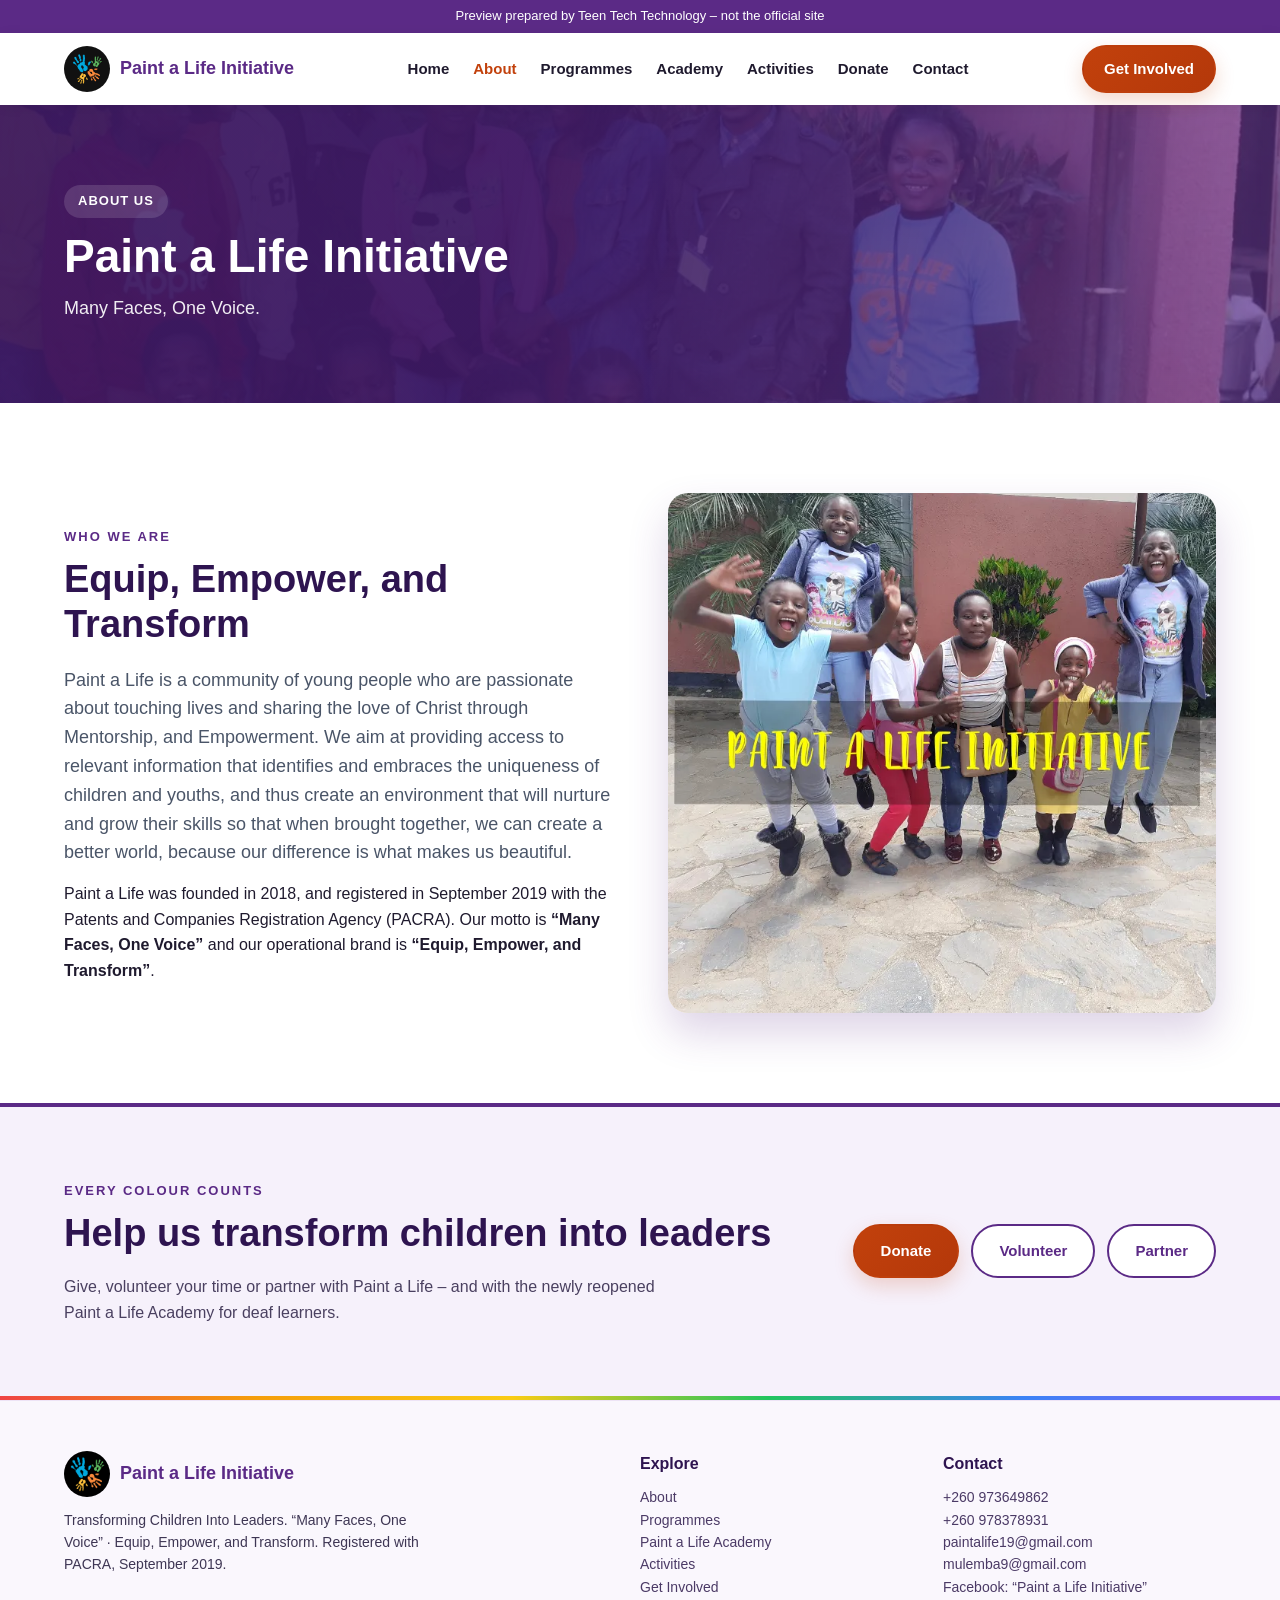
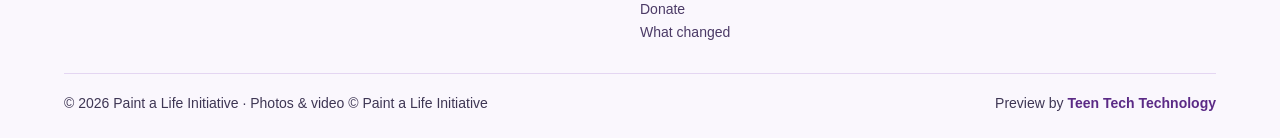
==== commit f163c3e5: "SVG icons instead of emoji; white + purple palette with AA contrast" ====
--- a/about.html
+++ b/about.html
@@ -10,16 +10,16 @@
 <li><a href="academy.html" class="">Academy</a></li>
 <li><a href="activities.html" class="">Activities</a></li>
 <li><a href="donate.html" class="">Donate</a></li>
-<li><a href="contact.html" class="">Contact</a></li></ul><a class="btn bc" href="get-involved.html" style="padding:10px 20px">Get Involved</a><button class="menu" aria-label="Menu" aria-expanded="false">&#9776;</button></div></nav>
+<li><a href="contact.html" class="">Contact</a></li></ul><a class="btn bc" href="get-involved.html" style="padding:10px 20px">Get Involved</a><button class="menu" aria-label="Menu" aria-expanded="false"><svg class="ico lg" viewBox="0 0 24 24" aria-hidden="true" focusable="false"><path d="M4 6h16M4 12h16M4 18h16"/></svg></button></div></nav>
 <main><header class="ph" style="--img:url(img/sem2.webp)"><div class="w"><span class="tag">About Us</span><h1>Paint a Life Initiative</h1><p>Many Faces, One Voice.</p></div></header>
 <section><div class="w two"><div><span class="k">Who we are</span><h2>Equip, Empower, and Transform</h2>
 <p class="lead">Paint a Life is a community of young people who are passionate about touching lives and sharing the love of Christ through Mentorship, and Empowerment. We aim at providing access to relevant information that identifies and embraces the uniqueness of children and youths, and thus create an environment that will nurture and grow their skills so that when brought together, we can create a better world, because our difference is what makes us beautiful.</p>
 <p style="margin-top:14px">Paint a Life was founded in 2018, and registered in September 2019 with the Patents and Companies Registration Agency (PACRA). Our motto is <b>&ldquo;Many Faces, One Voice&rdquo;</b> and our operational brand is <b>&ldquo;Equip, Empower, and Transform&rdquo;</b>.</p></div>
 <img src="img/hero.webp" alt="Children with Paint a Life Initiative" style="max-height:520px;object-fit:cover;width:100%"></div></section>
-<section class="final"><div class="w"><div><span class="k" style="color:#ffc94d">Every colour counts</span><h2>Help us transform children into leaders</h2><p>Give, volunteer your time or partner with Paint a Life &ndash; and with the newly reopened Paint a Life Academy for deaf learners.</p></div>
+<section class="final"><div class="w"><div><span class="k">Every colour counts</span><h2>Help us transform children into leaders</h2><p>Give, volunteer your time or partner with Paint a Life &ndash; and with the newly reopened Paint a Life Academy for deaf learners.</p></div>
 <div class="acts"><a class="btn bc" href="donate.html">Donate</a><a class="btn bo" href="get-involved.html?i=volunteer">Volunteer</a><a class="btn bo" href="get-involved.html?i=partner">Partner</a></div></div></section>
-<a class="sdon" href="donate.html">&#10084; Donate</a></main><div class="rb"></div>
-<footer><div class="w"><div class="fg"><div><a class="brand" href="index.html" style="color:#fff"><img src="img/logo.png" alt="">Paint a Life Initiative</a>
+<a class="sdon" href="donate.html"><svg class="ico" viewBox="0 0 24 24" aria-hidden="true" focusable="false"><path d="M19 14c1.49-1.46 3-3.21 3-5.5A5.5 5.5 0 0 0 16.5 3c-1.76 0-3 .5-4.5 2-1.5-1.5-2.74-2-4.5-2A5.5 5.5 0 0 0 2 8.5c0 2.3 1.5 4.05 3 5.5l7 7Z"/></svg>Donate</a></main><div class="rb"></div>
+<footer><div class="w"><div class="fg"><div><a class="brand" href="index.html"><img src="img/logo.png" alt="">Paint a Life Initiative</a>
 <p style="margin-top:12px;font-size:14px;max-width:380px">Transforming Children Into Leaders. &ldquo;Many Faces, One Voice&rdquo; &middot; Equip, Empower, and Transform. Registered with PACRA, September 2019.</p></div>
 <div><h4>Explore</h4><a href="about.html">About</a><a href="programmes.html">Programmes</a><a href="academy.html">Paint a Life Academy</a><a href="activities.html">Activities</a><a href="get-involved.html">Get Involved</a><a href="donate.html">Donate</a><a href="what-changed.html">What changed</a></div>
 <div><h4>Contact</h4><a href="tel:+260973649862">+260 973649862</a><a href="tel:+260978378931">+260 978378931</a><a href="mailto:paintalife19@gmail.com">paintalife19@gmail.com</a><a href="mailto:mulemba9@gmail.com">mulemba9@gmail.com</a><a>Facebook: &ldquo;Paint a Life Initiative&rdquo;</a></div></div>
--- a/style.css
+++ b/style.css
@@ -114,7 +114,7 @@
   color: var(--c);
 }
 
-/* The ☰ menu button (only shown on phones, see section 15) */
+/* The menu menu button (only shown on phones, see section 15) */
 .menu {
   display: none;
   font-size: 26px;
@@ -769,7 +769,7 @@
 /* Keep this block LAST so it can override the rules above */
 @media (max-width: 900px) {
 
-  /* Navigation: hide the menu links and Register button, show ☰ */
+  /* Navigation: hide the menu links and Register button, show menu */
   nav ul {
     display: none;
   }
@@ -786,7 +786,7 @@
     display: block;
   }
 
-  /* Menu opened with ☰ (site.js adds the "open" class) */
+  /* Menu opened with menu (site.js adds the "open" class) */
   nav ul.open {
     display: flex;
     flex-direction: column;
@@ -938,3 +938,37 @@
  nav .btn.bc{display:none}
 }
 [hidden]{display:none!important}
+
+/* ---------- v4: white + purple, SVG icons, AA contrast ---------- */
+:root{--b:#5b2a86;--bd:#2e1450;--c:#c2410c;--l:#f6f1fb;--t:#1f1a2e}
+body{background:#fff;color:var(--t)}
+.ico{width:1.15em;height:1.15em;stroke:currentColor;fill:none;stroke-width:2;stroke-linecap:round;stroke-linejoin:round;vertical-align:-.2em;display:inline-block;flex-shrink:0}
+.ico.lg{width:26px;height:26px}.ico.xl{width:40px;height:40px;stroke-width:2.5}
+.btn .ico{margin:0 6px 0 0}.btn .ico:last-child:not(:first-child){margin:0 0 0 6px}
+.pbar{background:#5b2a86;color:#fff}
+.k{color:var(--b)}h2{color:var(--bd)}
+.bc{background:linear-gradient(135deg,#c2410c,#b4380a);color:#fff;box-shadow:0 8px 20px #c2410c33}
+.bb{background:var(--b);color:#fff}
+.alt{background:#faf7fd}.cause{background:#fff}
+.up{background:#fff;color:var(--t);border-top:1px solid #eee4f6;border-bottom:1px solid #eee4f6}
+.up h2{color:var(--bd)}.up .quote{color:var(--b)}.up p{color:#4a4060}
+.u{background:#faf7fd;border:1px solid #e4d6f2;color:var(--t)}.u .d{background:var(--b);color:#fff}
+.final{background:#f6f1fb;color:var(--t);border-top:4px solid var(--b)}
+.final h2{color:var(--bd)}.final .k{color:var(--b)!important}.final p{color:#4a4060;opacity:1}
+.final .bo{border-color:var(--b);color:var(--b);background:#fff}
+.badge{background:var(--b)}
+.way{border-bottom-color:var(--b)}.way:nth-child(2),.way:nth-child(3){border-bottom-color:var(--b)}
+.way .ic{width:60px;height:60px;border-radius:16px;background:var(--l);color:var(--b);display:flex;align-items:center;justify-content:center;margin-bottom:14px}
+.way:first-child .ic{background:#fff1ea;color:var(--c)}.way b{color:var(--b);display:inline-flex;align-items:center;gap:4px}
+.story{border-left-color:#d9c6ee}.story b{color:var(--b)}
+.card{border-top-color:var(--b)}.f b{color:var(--b)}
+.menu{color:var(--b);display:none;align-items:center}
+.tick{background:#15803d;display:flex;align-items:center;justify-content:center}
+.dform{border-top-color:var(--b)}.steps span{background:#f0ebf5;color:#5c5470}
+input:checked+span{border-color:var(--b);background:var(--l);color:var(--b)}
+.lb button{display:flex;align-items:center;justify-content:center}
+footer{background:#faf7fd;color:#3e3654;border-top:1px solid #eee4f6}
+footer h4{color:var(--bd)}footer a{color:#4b3a66}footer .brand{color:var(--b)!important}
+.cr{border-top-color:#e4d6f2}.cr strong{color:var(--b)}
+.rb{height:4px}
+@media (max-width:900px){.menu{display:flex}.sdon{background:linear-gradient(135deg,#c2410c,#b4380a);display:flex;align-items:center;justify-content:center;gap:6px}}
